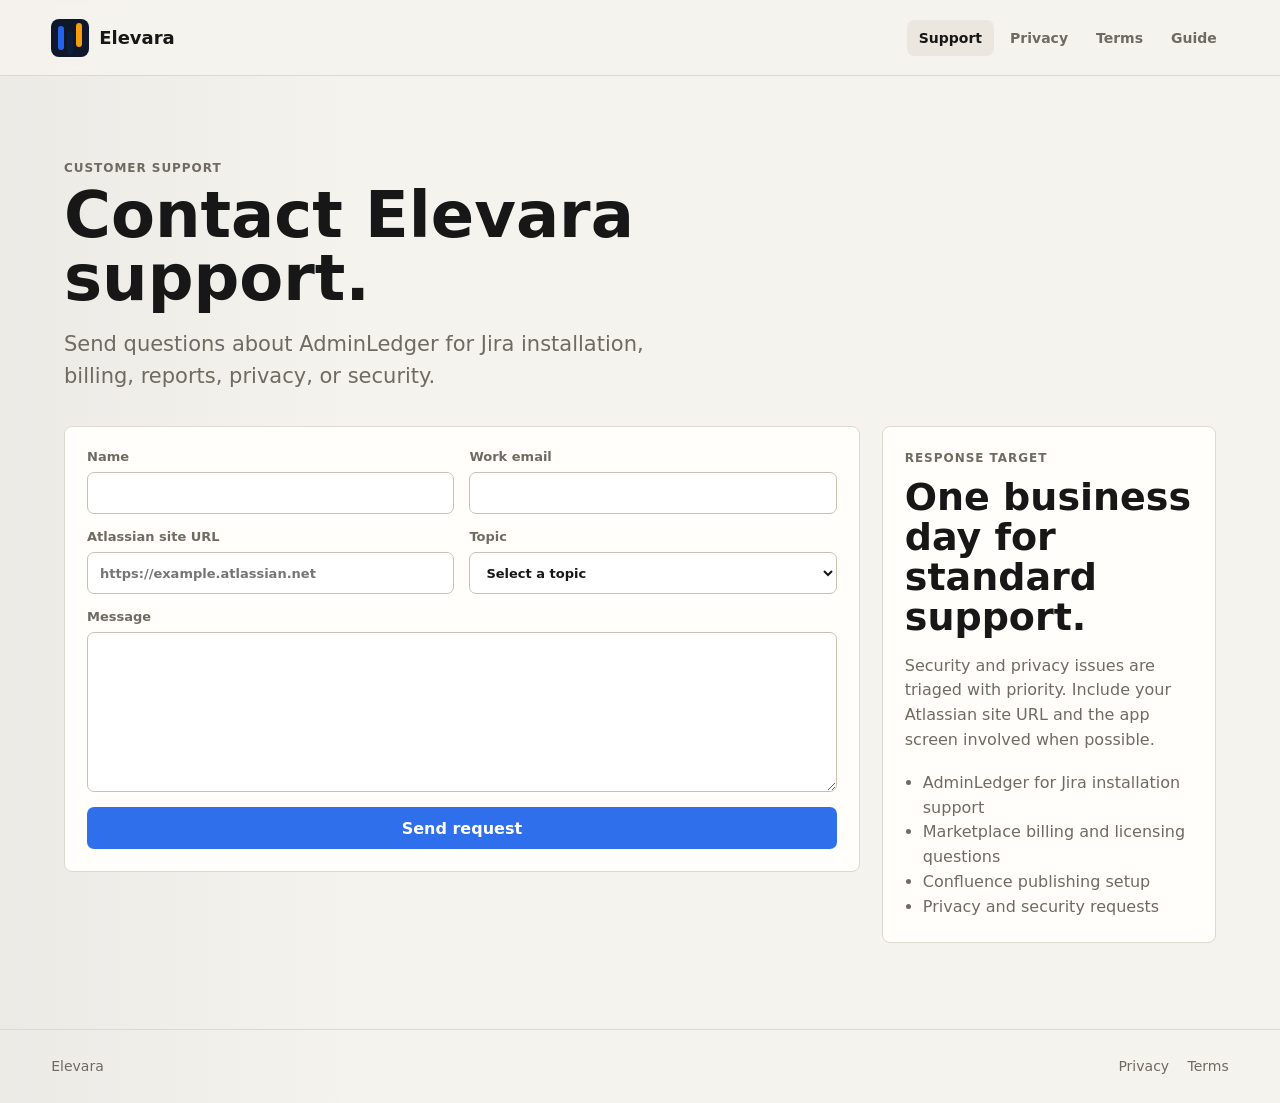
==== contact/index.html @ d3b8535b "Initial Elevara support site" ====
<!doctype html>
<html lang="en">
  <head>
    <meta charset="utf-8" />
    <meta name="viewport" content="width=device-width, initial-scale=1" />
    <title>Contact Support | Elevara</title>
    <meta name="description" content="Contact Elevara support for AdminLedger for Jira." />
    <link rel="stylesheet" href="../assets/styles.css" />
    <script src="../assets/site.js" defer></script>
  </head>
  <body>
    <header class="site-header">
      <a class="brand" href="../" aria-label="Elevara home">
        <span class="brand-mark" aria-hidden="true"><span></span><span></span><span></span></span>
        <span>Elevara</span>
      </a>
      <nav aria-label="Main navigation">
        <a aria-current="page" href="./">Support</a>
        <a href="../privacy/">Privacy</a>
        <a href="../terms/">Terms</a>
        <a href="../guide/">Guide</a>
      </nav>
    </header>

    <main class="page-shell">
      <section class="page-heading">
        <p class="eyebrow">Customer support</p>
        <h1>Contact Elevara support.</h1>
        <p class="lede">
          Send questions about AdminLedger for Jira installation, billing, reports, privacy, or security.
        </p>
      </section>

      <section class="form-layout">
        <form
          class="contact-form"
          action="https://formsubmit.co/setasidesignal@gmail.com"
          method="POST"
        >
          <input type="hidden" name="_subject" value="AdminLedger for Jira support request" />
          <input type="hidden" name="_template" value="table" />
          <input type="hidden" name="_captcha" value="true" />
          <input type="hidden" name="_next" value="https://udemex10.github.io/elevara-adminledger-site/thanks/" />
          <input type="text" name="_honey" class="hidden-field" tabindex="-1" autocomplete="off" />

          <label>
            Name
            <input name="name" type="text" autocomplete="name" required />
          </label>

          <label>
            Work email
            <input name="email" type="email" autocomplete="email" required />
          </label>

          <label>
            Atlassian site URL
            <input name="atlassian_site" type="url" placeholder="https://example.atlassian.net" />
          </label>

          <label>
            Topic
            <select name="topic" required>
              <option value="">Select a topic</option>
              <option>Installation</option>
              <option>Billing or licensing</option>
              <option>Privacy or security</option>
              <option>Report publishing</option>
              <option>General support</option>
            </select>
          </label>

          <label class="full-span">
            Message
            <textarea name="message" rows="7" required></textarea>
          </label>

          <button class="button primary" type="submit">Send request</button>
        </form>

        <aside class="support-notes">
          <p class="eyebrow">Response target</p>
          <h2>One business day for standard support.</h2>
          <p>
            Security and privacy issues are triaged with priority. Include your Atlassian site URL and the app screen involved when possible.
          </p>
          <ul>
            <li>AdminLedger for Jira installation support</li>
            <li>Marketplace billing and licensing questions</li>
            <li>Confluence publishing setup</li>
            <li>Privacy and security requests</li>
          </ul>
        </aside>
      </section>
    </main>

    <footer class="site-footer">
      <span>Elevara</span>
      <span><a href="../privacy/">Privacy</a> <a href="../terms/">Terms</a></span>
    </footer>
  </body>
</html>
---- assets/styles.css ----
:root {
  color-scheme: light;
  --ink: #171717;
  --muted: #6f6b62;
  --soft: #f5f3ee;
  --paper: #fffefa;
  --line: #ded9cf;
  --line-strong: #c9c1b5;
  --rail: #101214;
  --accent: #2f6fec;
  --accent-dark: #1d56c9;
  --green: #138a63;
  --amber: #b77700;
  font-family: Inter, ui-sans-serif, system-ui, -apple-system, BlinkMacSystemFont, "Segoe UI", sans-serif;
  background: var(--soft);
  color: var(--ink);
  font-synthesis: none;
  text-rendering: optimizeLegibility;
}

* {
  box-sizing: border-box;
}

html {
  scroll-behavior: smooth;
}

body {
  margin: 0;
  min-width: 320px;
  background:
    linear-gradient(90deg, rgba(16, 18, 20, 0.04), transparent 28%),
    var(--soft);
}

a {
  color: inherit;
}

button,
input,
select,
textarea {
  font: inherit;
}

.site-header {
  min-height: 76px;
  display: flex;
  align-items: center;
  justify-content: space-between;
  gap: 24px;
  padding: 0 clamp(20px, 4vw, 64px);
  border-bottom: 1px solid var(--line);
  background: rgba(245, 243, 238, 0.9);
  backdrop-filter: blur(14px);
  position: sticky;
  top: 0;
  z-index: 3;
}

.brand {
  display: inline-flex;
  align-items: center;
  gap: 10px;
  text-decoration: none;
  font-weight: 790;
  font-size: 18px;
  letter-spacing: 0;
}

.brand-mark {
  width: 38px;
  height: 38px;
  border-radius: 8px;
  display: grid;
  grid-template-columns: repeat(3, 1fr);
  gap: 3px;
  padding: 7px;
  background: #0f172a;
}

.brand-mark span {
  border-radius: 4px;
  background: #2563eb;
}

.brand-mark span:nth-child(2) {
  background: #0b1f3a;
  transform: translateY(5px);
}

.brand-mark span:nth-child(3) {
  background: #f59e0b;
  transform: translateY(-3px);
}

.site-header nav {
  display: flex;
  align-items: center;
  gap: 4px;
  flex-wrap: wrap;
}

.site-header nav a {
  min-height: 36px;
  border-radius: 7px;
  padding: 0 12px;
  display: inline-flex;
  align-items: center;
  color: var(--muted);
  text-decoration: none;
  font-size: 14px;
  font-weight: 700;
}

.site-header nav a:hover,
.site-header nav a[aria-current="page"] {
  color: var(--ink);
  background: #ebe7de;
}

.hero {
  min-height: calc(100svh - 76px);
  display: grid;
  grid-template-columns: minmax(0, 1.05fr) minmax(320px, 0.78fr);
  align-items: center;
  gap: clamp(30px, 6vw, 88px);
  padding: clamp(42px, 8vw, 96px) clamp(20px, 5vw, 84px);
}

.hero-copy {
  max-width: 790px;
  animation: enter 520ms ease both;
}

.eyebrow {
  margin: 0 0 10px;
  color: var(--muted);
  font-size: 12px;
  line-height: 1;
  letter-spacing: 0.08em;
  text-transform: uppercase;
  font-weight: 790;
}

h1,
h2,
h3,
p {
  letter-spacing: 0;
}

h1 {
  margin: 0;
  font-size: clamp(42px, 7vw, 92px);
  line-height: 0.94;
  max-width: 880px;
}

.page-heading h1,
.legal-content h1,
.center-page h1 {
  font-size: clamp(36px, 5vw, 64px);
  line-height: 0.98;
}

h2 {
  margin: 0;
  font-size: clamp(24px, 3vw, 38px);
  line-height: 1.05;
}

.lede {
  margin: 20px 0 0;
  max-width: 640px;
  color: var(--muted);
  font-size: clamp(17px, 2vw, 21px);
  line-height: 1.5;
}

.hero-actions {
  margin-top: 30px;
  display: flex;
  gap: 10px;
  flex-wrap: wrap;
}

.button {
  min-height: 42px;
  border-radius: 7px;
  display: inline-flex;
  align-items: center;
  justify-content: center;
  padding: 0 16px;
  text-decoration: none;
  border: 0;
  cursor: pointer;
  font-weight: 760;
  transition: transform 150ms ease, background 150ms ease, box-shadow 150ms ease;
}

.button:hover {
  transform: translateY(-1px);
}

.primary {
  color: #fff;
  background: var(--accent);
}

.primary:hover {
  background: var(--accent-dark);
  box-shadow: 0 12px 28px rgba(47, 111, 236, 0.18);
}

.secondary {
  background: #ebe7de;
  color: var(--ink);
}

.product-visual {
  min-height: 480px;
  border: 1px solid var(--line);
  border-radius: 8px;
  background: var(--paper);
  padding: clamp(20px, 3vw, 32px);
  display: grid;
  align-content: center;
  gap: 18px;
  box-shadow: 0 24px 70px rgba(16, 18, 20, 0.08);
  animation: enter 620ms 100ms ease both;
}

.visual-top,
.visual-row {
  display: flex;
  align-items: center;
  justify-content: space-between;
  gap: 18px;
}

.visual-top span {
  color: var(--muted);
  font-weight: 740;
}

.visual-top strong {
  width: 92px;
  height: 92px;
  border-radius: 999px;
  display: grid;
  place-items: center;
  font-size: 36px;
  border: 10px solid var(--accent);
  box-shadow: inset 0 0 0 1px var(--line);
}

.visual-line {
  height: 10px;
  width: 52%;
  border-radius: 999px;
  background: #e4dfd5;
}

.visual-line.wide {
  width: 84%;
}

.visual-row {
  min-height: 54px;
  border-top: 1px solid var(--line);
  color: var(--muted);
}

.visual-row b {
  min-height: 26px;
  border-radius: 999px;
  padding: 0 10px;
  display: inline-flex;
  align-items: center;
  color: #8e321d;
  background: #f7e1d8;
}

.visual-row b.amber {
  color: #744800;
  background: #f6e7c4;
}

.visual-row b.green {
  color: var(--green);
  background: #e9f3ee;
}

.split-section,
.page-shell,
.legal-shell {
  padding: clamp(42px, 7vw, 86px) clamp(20px, 5vw, 84px);
}

.split-section {
  border-top: 1px solid var(--line);
  display: grid;
  grid-template-columns: minmax(260px, 0.74fr) minmax(0, 1fr);
  gap: clamp(28px, 6vw, 78px);
}

.link-list {
  display: grid;
  border: 1px solid var(--line);
  border-radius: 8px;
  overflow: hidden;
  background: var(--paper);
}

.link-list a {
  padding: 22px;
  text-decoration: none;
  border-top: 1px solid var(--line);
  transition: background 150ms ease;
}

.link-list a:first-child {
  border-top: 0;
}

.link-list a:hover {
  background: #fbf8f0;
}

.link-list span {
  font-weight: 790;
}

.link-list p {
  margin: 8px 0 0;
  color: var(--muted);
  line-height: 1.5;
}

.page-heading {
  max-width: 780px;
}

.form-layout {
  margin-top: 34px;
  display: grid;
  grid-template-columns: minmax(0, 1fr) minmax(280px, 0.42fr);
  gap: 22px;
  align-items: start;
}

.contact-form {
  display: grid;
  grid-template-columns: repeat(2, minmax(0, 1fr));
  gap: 15px;
  border: 1px solid var(--line);
  border-radius: 8px;
  background: var(--paper);
  padding: 22px;
}

.contact-form label {
  display: grid;
  gap: 8px;
  color: var(--muted);
  font-size: 13px;
  font-weight: 730;
}

.full-span,
.contact-form .button {
  grid-column: 1 / -1;
}

input,
select,
textarea {
  width: 100%;
  min-height: 42px;
  border: 1px solid var(--line-strong);
  border-radius: 7px;
  background: #fff;
  color: var(--ink);
  padding: 0 12px;
}

textarea {
  min-height: 160px;
  padding: 12px;
  resize: vertical;
}

input:focus,
select:focus,
textarea:focus {
  outline: 2px solid rgba(47, 111, 236, 0.45);
  outline-offset: 2px;
}

.hidden-field {
  display: none;
}

.support-notes {
  border: 1px solid var(--line);
  border-radius: 8px;
  background: var(--paper);
  padding: 22px;
}

.support-notes p,
.support-notes li {
  color: var(--muted);
  line-height: 1.55;
}

.support-notes ul {
  margin: 18px 0 0;
  padding-left: 18px;
}

.legal-shell {
  display: grid;
  grid-template-columns: 240px minmax(0, 820px);
  gap: clamp(28px, 6vw, 82px);
  align-items: start;
}

.legal-index {
  position: sticky;
  top: 104px;
  display: grid;
  gap: 4px;
}

.legal-index span {
  margin-bottom: 10px;
  font-weight: 790;
}

.legal-index a {
  min-height: 34px;
  display: flex;
  align-items: center;
  color: var(--muted);
  text-decoration: none;
  font-size: 14px;
}

.legal-index a:hover {
  color: var(--ink);
}

.legal-content {
  border: 1px solid var(--line);
  border-radius: 8px;
  background: var(--paper);
  padding: clamp(24px, 4vw, 48px);
}

.legal-content h2 {
  margin-top: 36px;
  font-size: 25px;
}

.legal-content p,
.legal-content li,
.legal-content td,
.legal-content th {
  color: var(--muted);
  line-height: 1.62;
}

.legal-content ul,
.legal-content ol {
  padding-left: 21px;
}

.legal-content table {
  width: 100%;
  border-collapse: collapse;
  margin-top: 14px;
}

.legal-content th,
.legal-content td {
  text-align: left;
  padding: 12px;
  border: 1px solid var(--line);
  vertical-align: top;
}

.legal-content th {
  color: var(--ink);
  background: #f0ece4;
}

.text-link {
  color: var(--accent);
  font-weight: 780;
}

.center-page {
  min-height: 100svh;
  display: grid;
  place-content: center;
  gap: 18px;
  padding: 32px;
  text-align: center;
}

.center-page .brand {
  justify-self: center;
}

.center-page p {
  margin: 0;
  color: var(--muted);
}

.center-page .button {
  justify-self: center;
}

.site-footer {
  min-height: 74px;
  display: flex;
  align-items: center;
  justify-content: space-between;
  gap: 20px;
  padding: 0 clamp(20px, 4vw, 64px);
  border-top: 1px solid var(--line);
  color: var(--muted);
  font-size: 14px;
}

.site-footer a {
  margin-left: 14px;
  color: var(--muted);
  text-decoration: none;
}

.site-footer a:hover {
  color: var(--ink);
}

@keyframes enter {
  from {
    opacity: 0;
    transform: translateY(10px);
  }
  to {
    opacity: 1;
    transform: translateY(0);
  }
}

@media (prefers-reduced-motion: reduce) {
  *,
  *::before,
  *::after {
    animation-duration: 1ms !important;
    animation-iteration-count: 1 !important;
    scroll-behavior: auto !important;
    transition-duration: 1ms !important;
  }
}

@media (max-width: 900px) {
  .site-header,
  .site-footer {
    align-items: flex-start;
    flex-direction: column;
    justify-content: center;
    padding-top: 14px;
    padding-bottom: 14px;
  }

  .hero,
  .split-section,
  .form-layout,
  .legal-shell {
    grid-template-columns: 1fr;
  }

  .hero {
    min-height: auto;
  }

  .product-visual {
    min-height: 360px;
  }

  .legal-index {
    position: static;
    border-bottom: 1px solid var(--line);
    padding-bottom: 18px;
  }
}

@media (max-width: 620px) {
  .site-header nav {
    width: 100%;
  }

  .site-header nav a {
    flex: 1;
    justify-content: center;
    min-width: 74px;
  }

  .hero-actions,
  .hero-actions .button,
  .contact-form .button {
    width: 100%;
  }

  .contact-form {
    grid-template-columns: 1fr;
  }

  .site-footer a {
    margin: 0 12px 0 0;
  }
}
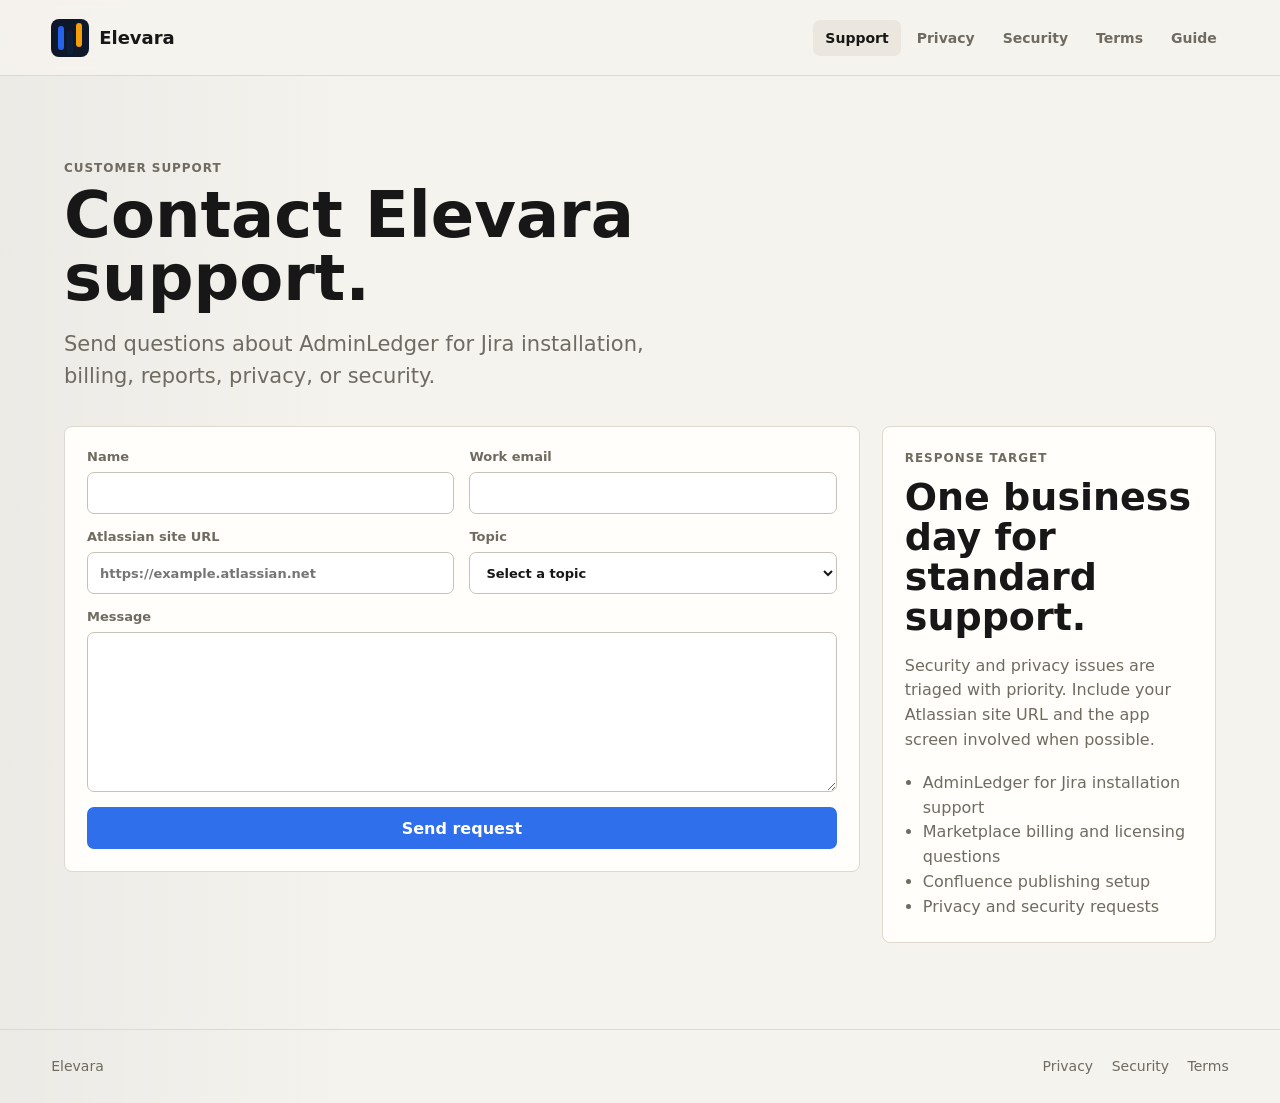
==== commit 0dc23415: "Add public security policy page" ====
--- a/contact/index.html
+++ b/contact/index.html
@@ -17,6 +17,7 @@
       <nav aria-label="Main navigation">
         <a aria-current="page" href="./">Support</a>
         <a href="../privacy/">Privacy</a>
+        <a href="../security/">Security</a>
         <a href="../terms/">Terms</a>
         <a href="../guide/">Guide</a>
       </nav>
@@ -40,7 +41,7 @@
           <input type="hidden" name="_subject" value="AdminLedger for Jira support request" />
           <input type="hidden" name="_template" value="table" />
           <input type="hidden" name="_captcha" value="true" />
-          <input type="hidden" name="_next" value="https://udemex10.github.io/elevara-adminledger-site/thanks/" />
+          <input type="hidden" name="_next" value="https://elevara-apps.github.io/thanks/" />
           <input type="text" name="_honey" class="hidden-field" tabindex="-1" autocomplete="off" />
 
           <label>
@@ -96,7 +97,7 @@
 
     <footer class="site-footer">
       <span>Elevara</span>
-      <span><a href="../privacy/">Privacy</a> <a href="../terms/">Terms</a></span>
+      <span><a href="../privacy/">Privacy</a> <a href="../security/">Security</a> <a href="../terms/">Terms</a></span>
     </footer>
   </body>
 </html>
